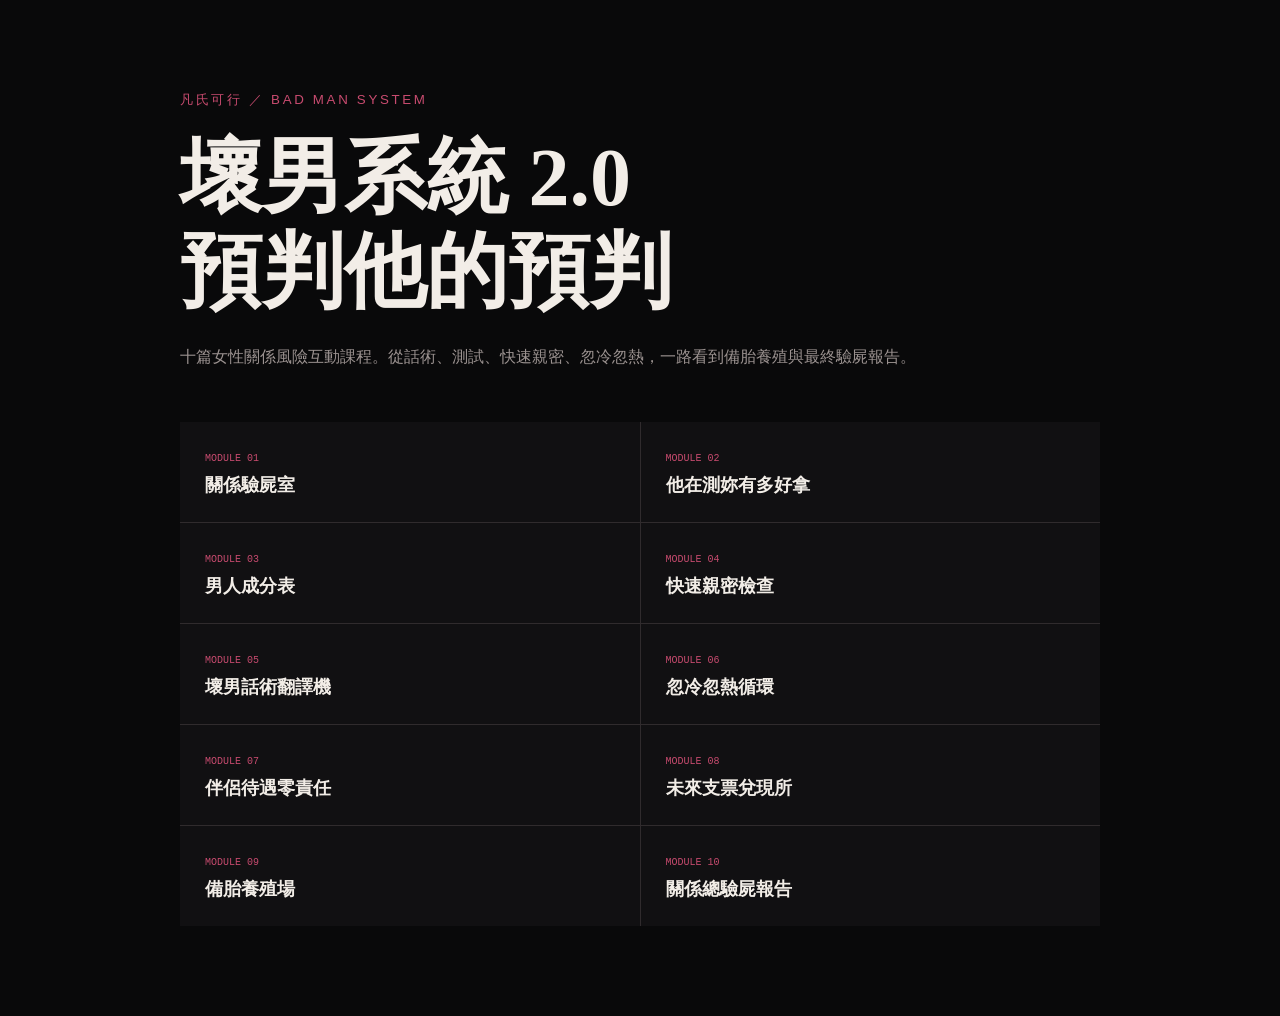
==== index.html @ 3e16510d "Publish 壞男系統 2.0 ten-course site" ====
<!doctype html>
<html lang="zh-Hant">
<head>
  <meta charset="utf-8">
  <meta name="viewport" content="width=device-width,initial-scale=1">
  <title>壞男系統 2.0｜預判他的預判</title>
  <style>
    *{box-sizing:border-box}body{margin:0;background:#09090a;color:#f2ede7;font-family:Arial,"Noto Sans TC",sans-serif}.wrap{width:min(920px,90vw);margin:auto;padding:90px 0}small{color:#c84b6f;letter-spacing:.2em}h1{font:700 clamp(48px,8vw,82px)/1.15 "Noto Serif TC",serif;margin:22px 0}p{color:#9b9290;line-height:1.9}.list{display:grid;grid-template-columns:1fr 1fr;gap:1px;margin-top:50px;background:#302b2d}.list a{display:block;padding:25px;background:#111012;color:#f2ede7;text-decoration:none}.list a:hover{background:#29151c}.list b{display:block;margin-top:8px;font-family:"Noto Serif TC",serif;font-size:18px}.list span{color:#c84b6f;font:10px monospace}@media(max-width:620px){.wrap{padding:55px 0}.list{grid-template-columns:1fr}h1{font-size:47px}}
  </style>
</head>
<body><main class="wrap"><small>凡氏可行 ／ BAD MAN SYSTEM</small><h1>壞男系統 2.0<br>預判他的預判</h1><p>十篇女性關係風險互動課程。從話術、測試、快速親密、忽冷忽熱，一路看到備胎養殖與最終驗屍報告。</p><nav class="list">
  <a href="lesson-01/"><span>MODULE 01</span><b>關係驗屍室</b></a>
  <a href="lesson-02/"><span>MODULE 02</span><b>他在測妳有多好拿</b></a>
  <a href="lesson-03/"><span>MODULE 03</span><b>男人成分表</b></a>
  <a href="lesson-04/"><span>MODULE 04</span><b>快速親密檢查</b></a>
  <a href="lesson-05/"><span>MODULE 05</span><b>壞男話術翻譯機</b></a>
  <a href="lesson-06/"><span>MODULE 06</span><b>忽冷忽熱循環</b></a>
  <a href="lesson-07/"><span>MODULE 07</span><b>伴侶待遇零責任</b></a>
  <a href="lesson-08/"><span>MODULE 08</span><b>未來支票兌現所</b></a>
  <a href="lesson-09/"><span>MODULE 09</span><b>備胎養殖場</b></a>
  <a href="lesson-10/"><span>MODULE 10</span><b>關係總驗屍報告</b></a>
</nav></main></body></html>
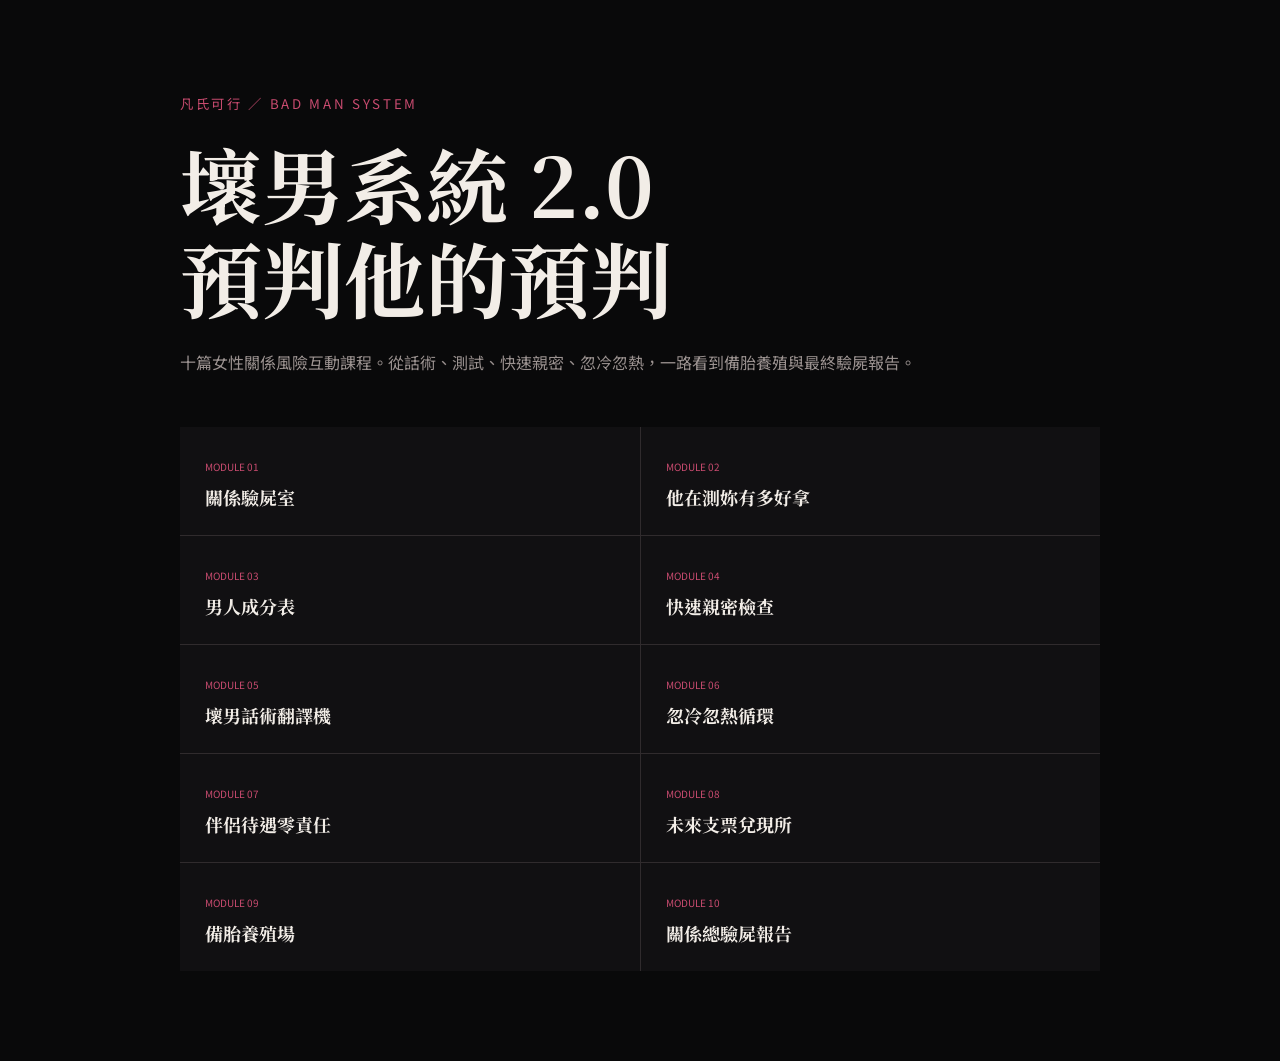
==== commit 11b4dffe: "Unify typography across desktop and mobile" ====
--- a/index.html
+++ b/index.html
@@ -4,8 +4,11 @@
   <meta charset="utf-8">
   <meta name="viewport" content="width=device-width,initial-scale=1">
   <title>壞男系統 2.0｜預判他的預判</title>
+  <link rel="preconnect" href="https://fonts.googleapis.com">
+  <link rel="preconnect" href="https://fonts.gstatic.com" crossorigin>
+  <link href="https://fonts.googleapis.com/css2?family=Noto+Sans+TC:wght@400;500;600;700;900&family=Noto+Serif+TC:wght@600;700;900&display=swap" rel="stylesheet">
   <style>
-    *{box-sizing:border-box}body{margin:0;background:#09090a;color:#f2ede7;font-family:Arial,"Noto Sans TC",sans-serif}.wrap{width:min(920px,90vw);margin:auto;padding:90px 0}small{color:#c84b6f;letter-spacing:.2em}h1{font:700 clamp(48px,8vw,82px)/1.15 "Noto Serif TC",serif;margin:22px 0}p{color:#9b9290;line-height:1.9}.list{display:grid;grid-template-columns:1fr 1fr;gap:1px;margin-top:50px;background:#302b2d}.list a{display:block;padding:25px;background:#111012;color:#f2ede7;text-decoration:none}.list a:hover{background:#29151c}.list b{display:block;margin-top:8px;font-family:"Noto Serif TC",serif;font-size:18px}.list span{color:#c84b6f;font:10px monospace}@media(max-width:620px){.wrap{padding:55px 0}.list{grid-template-columns:1fr}h1{font-size:47px}}
+    *{box-sizing:border-box;font-family:"Noto Sans TC","Source Han Sans TC",sans-serif}body{margin:0;background:#09090a;color:#f2ede7}.wrap{width:min(920px,90vw);margin:auto;padding:90px 0}small{color:#c84b6f;letter-spacing:.2em}h1{font:700 clamp(48px,8vw,82px)/1.15 "Noto Serif TC","Source Han Serif TC",serif;margin:22px 0}p{color:#9b9290;line-height:1.9}.list{display:grid;grid-template-columns:1fr 1fr;gap:1px;margin-top:50px;background:#302b2d}.list a{display:block;padding:25px;background:#111012;color:#f2ede7;text-decoration:none}.list a:hover{background:#29151c}.list b{display:block;margin-top:8px;font-family:"Noto Serif TC","Source Han Serif TC",serif;font-weight:700;font-size:18px}.list span{color:#c84b6f;font-size:10px}@media(max-width:620px){.wrap{padding:55px 0}.list{grid-template-columns:1fr}h1{font-size:47px}}
   </style>
 </head>
 <body><main class="wrap"><small>凡氏可行 ／ BAD MAN SYSTEM</small><h1>壞男系統 2.0<br>預判他的預判</h1><p>十篇女性關係風險互動課程。從話術、測試、快速親密、忽冷忽熱，一路看到備胎養殖與最終驗屍報告。</p><nav class="list">
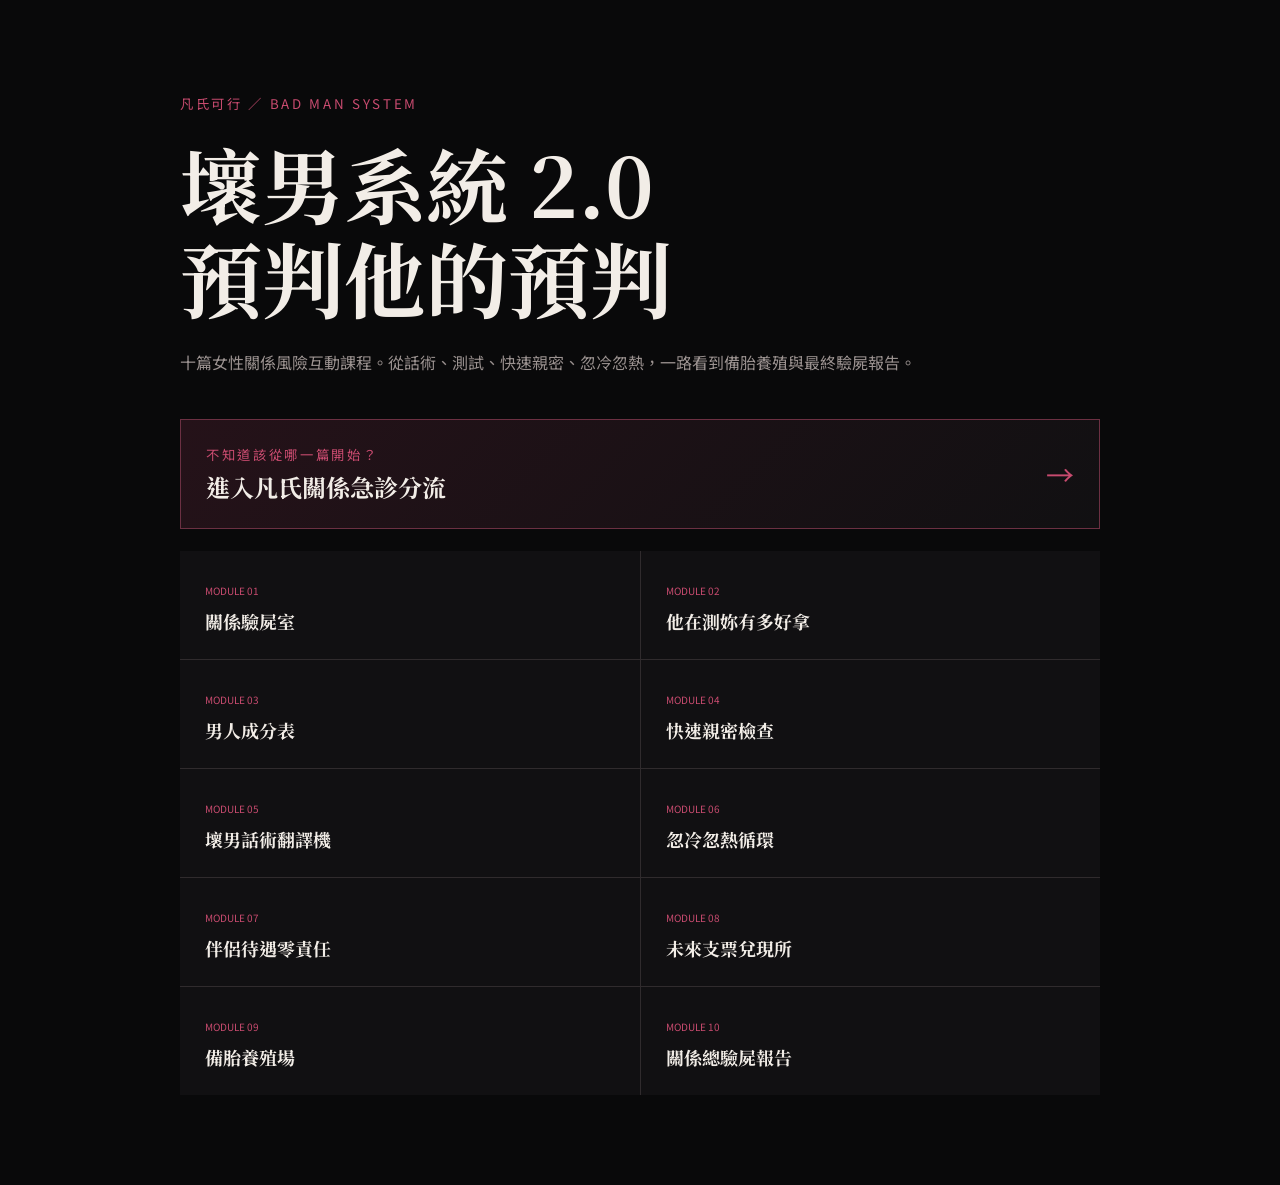
==== commit f4668652: "Update index.html" ====
--- a/index.html
+++ b/index.html
@@ -9,9 +9,10 @@
   <link href="https://fonts.googleapis.com/css2?family=Noto+Sans+TC:wght@400;500;600;700;900&family=Noto+Serif+TC:wght@600;700;900&display=swap" rel="stylesheet">
   <style>
     *{box-sizing:border-box;font-family:"Noto Sans TC","Source Han Sans TC",sans-serif}body{margin:0;background:#09090a;color:#f2ede7}.wrap{width:min(920px,90vw);margin:auto;padding:90px 0}small{color:#c84b6f;letter-spacing:.2em}h1{font:700 clamp(48px,8vw,82px)/1.15 "Noto Serif TC","Source Han Serif TC",serif;margin:22px 0}p{color:#9b9290;line-height:1.9}.list{display:grid;grid-template-columns:1fr 1fr;gap:1px;margin-top:50px;background:#302b2d}.list a{display:block;padding:25px;background:#111012;color:#f2ede7;text-decoration:none}.list a:hover{background:#29151c}.list b{display:block;margin-top:8px;font-family:"Noto Serif TC","Source Han Serif TC",serif;font-weight:700;font-size:18px}.list span{color:#c84b6f;font-size:10px}@media(max-width:620px){.wrap{padding:55px 0}.list{grid-template-columns:1fr}h1{font-size:47px}}
+    .sop{display:flex;align-items:center;justify-content:space-between;gap:24px;margin-top:42px;padding:25px;border:1px solid #6b3042;background:linear-gradient(135deg,#251219,#111012);color:#f2ede7;text-decoration:none}.sop small{display:block;margin-bottom:7px}.sop b{font:700 24px/1.35 "Noto Serif TC","Source Han Serif TC",serif}.sop i{font-style:normal;color:#c84b6f;font-size:28px}.sop:hover{border-color:#c84b6f}.list{margin-top:22px}@media(max-width:620px){.sop{padding:21px}.sop b{font-size:20px}}
   </style>
 </head>
-<body><main class="wrap"><small>凡氏可行 ／ BAD MAN SYSTEM</small><h1>壞男系統 2.0<br>預判他的預判</h1><p>十篇女性關係風險互動課程。從話術、測試、快速親密、忽冷忽熱，一路看到備胎養殖與最終驗屍報告。</p><nav class="list">
+<body><main class="wrap"><small>凡氏可行 ／ BAD MAN SYSTEM</small><h1>壞男系統 2.0<br>預判他的預判</h1><p>十篇女性關係風險互動課程。從話術、測試、快速親密、忽冷忽熱，一路看到備胎養殖與最終驗屍報告。</p><a class="sop" href="sop/"><span><small>不知道該從哪一篇開始？</small><b>進入凡氏關係急診分流</b></span><i>→</i></a><nav class="list">
   <a href="lesson-01/"><span>MODULE 01</span><b>關係驗屍室</b></a>
   <a href="lesson-02/"><span>MODULE 02</span><b>他在測妳有多好拿</b></a>
   <a href="lesson-03/"><span>MODULE 03</span><b>男人成分表</b></a>
